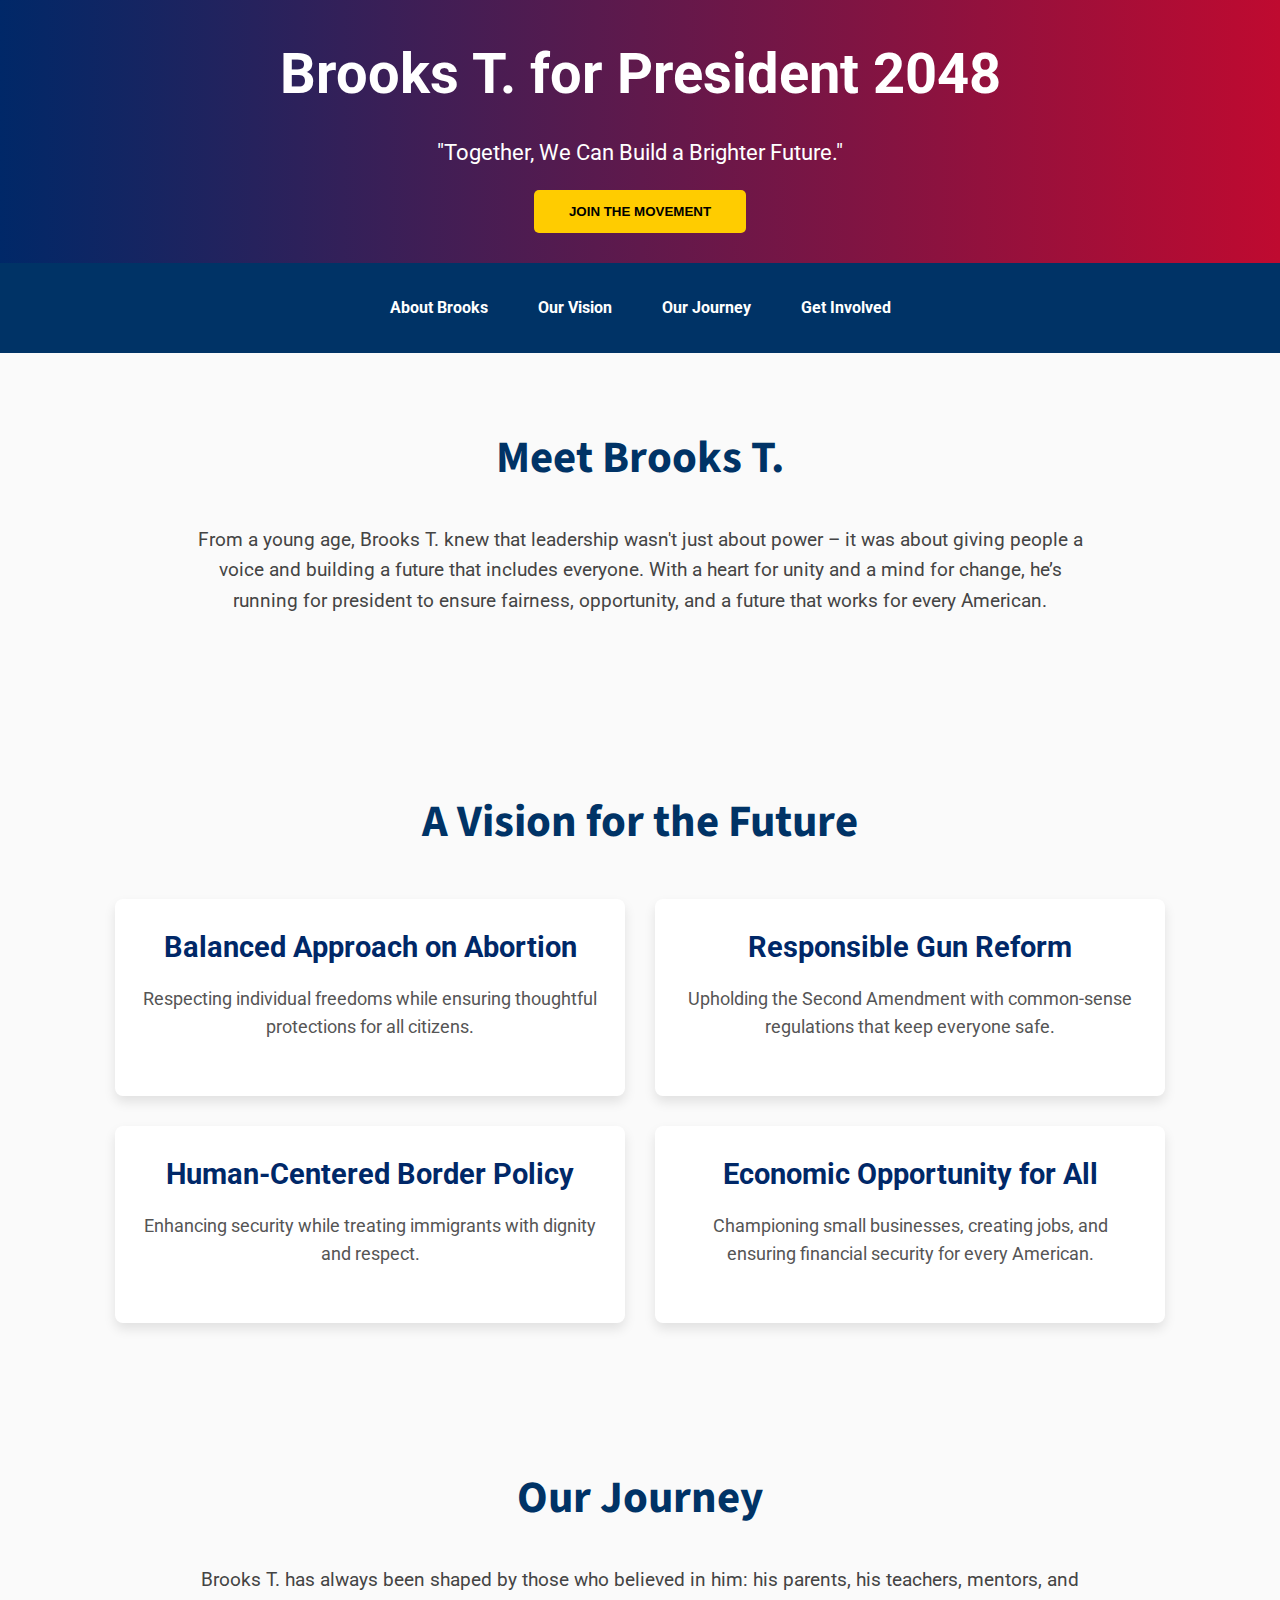
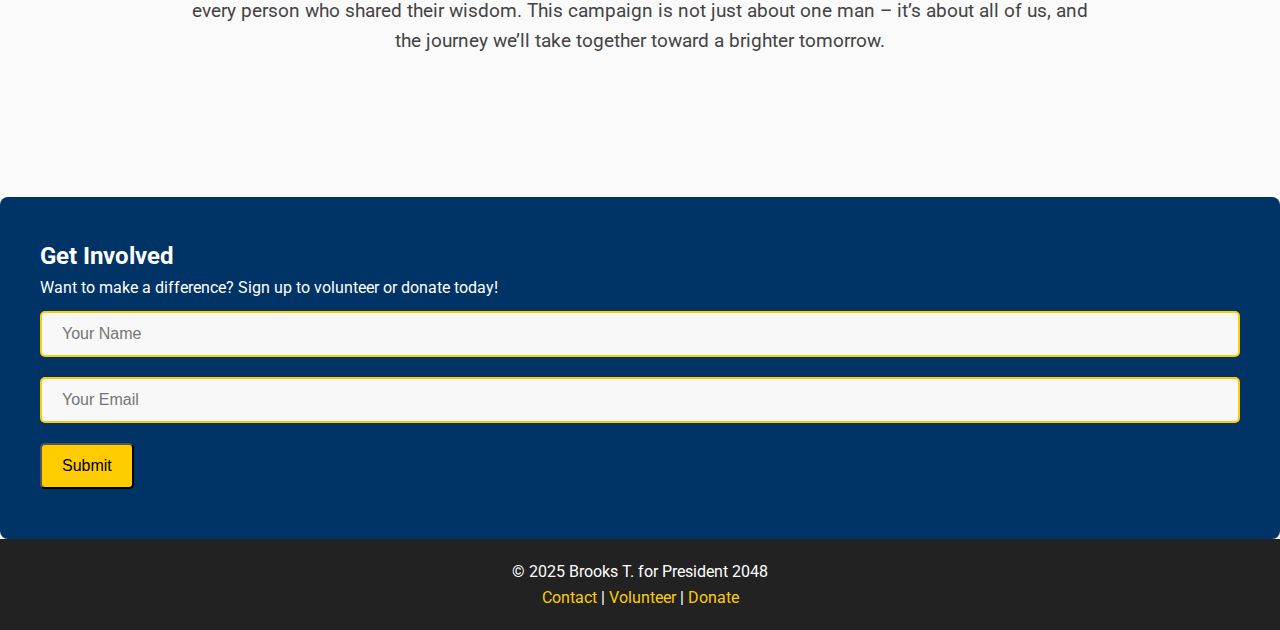
==== index.html @ 5d8ac24a "Create index.html" ====
<!DOCTYPE html>
<html lang="en">
<head>
    <meta charset="UTF-8">
    <meta name="viewport" content="width=device-width, initial-scale=1.0">
    <meta name="description" content="Brooks T. for President 2048 - Together, We Can Build a Brighter Future">
    <title>Brooks T. for President 2048</title>
    <link href="https://fonts.googleapis.com/css2?family=Roboto:wght@400;700&family=Source+Sans+Pro:wght@400;600&display=swap" rel="stylesheet">
    <style>
        /* Basic Reset */
        * {
            margin: 0;
            padding: 0;
            box-sizing: border-box;
        }

        body {
            font-family: 'Roboto', sans-serif;
            line-height: 1.6;
            background-color: #fafafa;
            color: #444;
        }

        header {
            background: linear-gradient(to right, #002868, #BF0A30);
            color: white;
            padding: 30px 0;
            text-align: center;
        }

        header h1 {
            font-size: 3.5rem;
            margin-bottom: 15px;
            font-weight: 700;
        }

        header p {
            font-size: 1.4rem;
            margin-bottom: 20px;
        }

        header .cta-button {
            background-color: #ffcc00;
            color: black;
            padding: 14px 35px;
            text-transform: uppercase;
            border: none;
            border-radius: 5px;
            font-weight: 700;
            cursor: pointer;
            transition: background-color 0.3s ease;
        }

        header .cta-button:hover {
            background-color: #ffb300;
        }

        .nav {
            display: flex;
            justify-content: center;
            background: #003366;
            padding: 18px 0;
        }

        .nav a {
            color: white;
            text-decoration: none;
            padding: 14px 25px;
            font-weight: bold;
            transition: color 0.3s ease;
        }

        .nav a:hover {
            color: #ffcc00;
        }

        .section {
            padding: 70px 25px;
            max-width: 1100px;
            margin: auto;
            text-align: center;
        }

        .section h2 {
            font-family: 'Source Sans Pro', sans-serif;
            font-size: 2.8rem;
            margin-bottom: 30px;
            color: #003366;
        }

        .section p {
            font-size: 1.2rem;
            margin-bottom: 30px;
            max-width: 900px;
            margin-left: auto;
            margin-right: auto;
        }

        .vision-list {
            display: grid;
            grid-template-columns: 1fr 1fr;
            gap: 30px;
            margin-top: 40px;
        }

        .vision-item {
            background-color: #fff;
            padding: 25px;
            border-radius: 8px;
            box-shadow: 0 6px 12px rgba(0, 0, 0, 0.1);
            transition: box-shadow 0.3s ease;
        }

        .vision-item h3 {
            font-size: 1.8rem;
            margin-bottom: 15px;
            color: #002868;
        }

        .vision-item p {
            font-size: 1.1rem;
            color: #555;
        }

        .vision-item:hover {
            box-shadow: 0 8px 16px rgba(0, 0, 0, 0.2);
        }

        footer {
            background: #222;
            color: white;
            padding: 20px 0;
            text-align: center;
        }

        footer a {
            color: #ffcc00;
            text-decoration: none;
            transition: color 0.3s ease;
        }

        footer a:hover {
            color: white;
        }

        .testimonials {
            background-color: #f2f2f2;
            padding: 40px 20px;
        }

        .testimonial-item {
            background: white;
            border-radius: 8px;
            box-shadow: 0 6px 12px rgba(0, 0, 0, 0.1);
            margin: 20px;
            padding: 25px;
        }

        .testimonial-item h3 {
            font-size: 1.8rem;
            margin-bottom: 10px;
            color: #003366;
        }

        .testimonial-item p {
            font-size: 1.1rem;
            color: #555;
        }

        .cta-form {
            margin-top: 40px;
            background-color: #003366;
            color: white;
            padding: 40px;
            border-radius: 8px;
        }

        .cta-form input, .cta-form button {
            padding: 12px 20px;
            font-size: 1rem;
            margin: 10px 0;
            border-radius: 5px;
        }

        .cta-form input {
            width: 100%;
            border: 2px solid #ffcc00;
            background-color: #f8f8f8;
        }

        .cta-form button {
            background-color: #ffcc00;
            color: black;
            cursor: pointer;
        }

        .cta-form button:hover {
            background-color: #ffb300;
        }

        @media (max-width: 768px) {
            .vision-list {
                grid-template-columns: 1fr;
            }

            header h1 {
                font-size: 2.5rem;
            }

            .cta-button {
                font-size: 1.2rem;
            }
        }
    </style>
</head>
<body>

    <header>
        <h1>Brooks T. for President 2048</h1>
        <p>"Together, We Can Build a Brighter Future."</p>
        <button class="cta-button">Join the Movement</button>
    </header>

    <nav class="nav">
        <a href="#about">About Brooks</a>
        <a href="#vision">Our Vision</a>
        <a href="#dedication">Our Journey</a>
        <a href="#contact">Get Involved</a>
    </nav>

    <div class="section" id="about">
        <h2>Meet Brooks T.</h2>
        <p>
            From a young age, Brooks T. knew that leadership wasn't just about power – it was about giving people a voice and building a future that includes everyone. With a heart for unity and a mind for change, he’s running for president to ensure fairness, opportunity, and a future that works for every American.
        </p>
    </div>

    <div class="section" id="vision">
        <h2>A Vision for the Future</h2>
        <div class="vision-list">
            <div class="vision-item">
                <h3>Balanced Approach on Abortion</h3>
                <p>Respecting individual freedoms while ensuring thoughtful protections for all citizens.</p>
            </div>
            <div class="vision-item">
                <h3>Responsible Gun Reform</h3>
                <p>Upholding the Second Amendment with common-sense regulations that keep everyone safe.</p>
            </div>
            <div class="vision-item">
                <h3>Human-Centered Border Policy</h3>
                <p>Enhancing security while treating immigrants with dignity and respect.</p>
            </div>
            <div class="vision-item">
                <h3>Economic Opportunity for All</h3>
                <p>Championing small businesses, creating jobs, and ensuring financial security for every American.</p>
            </div>
        </div>
    </div>

    <div class="section" id="dedication">
        <h2>Our Journey</h2>
        <p>Brooks T. has always been shaped by those who believed in him: his parents, his teachers, mentors, and every person who shared their wisdom. This campaign is not just about one man – it’s about all of us, and the journey we’ll take together toward a brighter tomorrow.</p>
    </div>


    <div class="cta-form">
        <h2>Get Involved</h2>
        <p>Want to make a difference? Sign up to volunteer or donate today!</p>
        <form action="#">
            <input type="text" placeholder="Your Name" required>
            <input type="email" placeholder="Your Email" required>
            <button type="submit">Submit</button>
        </form>
    </div>

    <footer>
        <p>&copy; 2025 Brooks T. for President 2048</p>
        <p><a href="#contact">Contact</a> | <a href="#volunteer">Volunteer</a> | <a href="#donate">Donate</a></p>
    </footer>

</body>
</html>
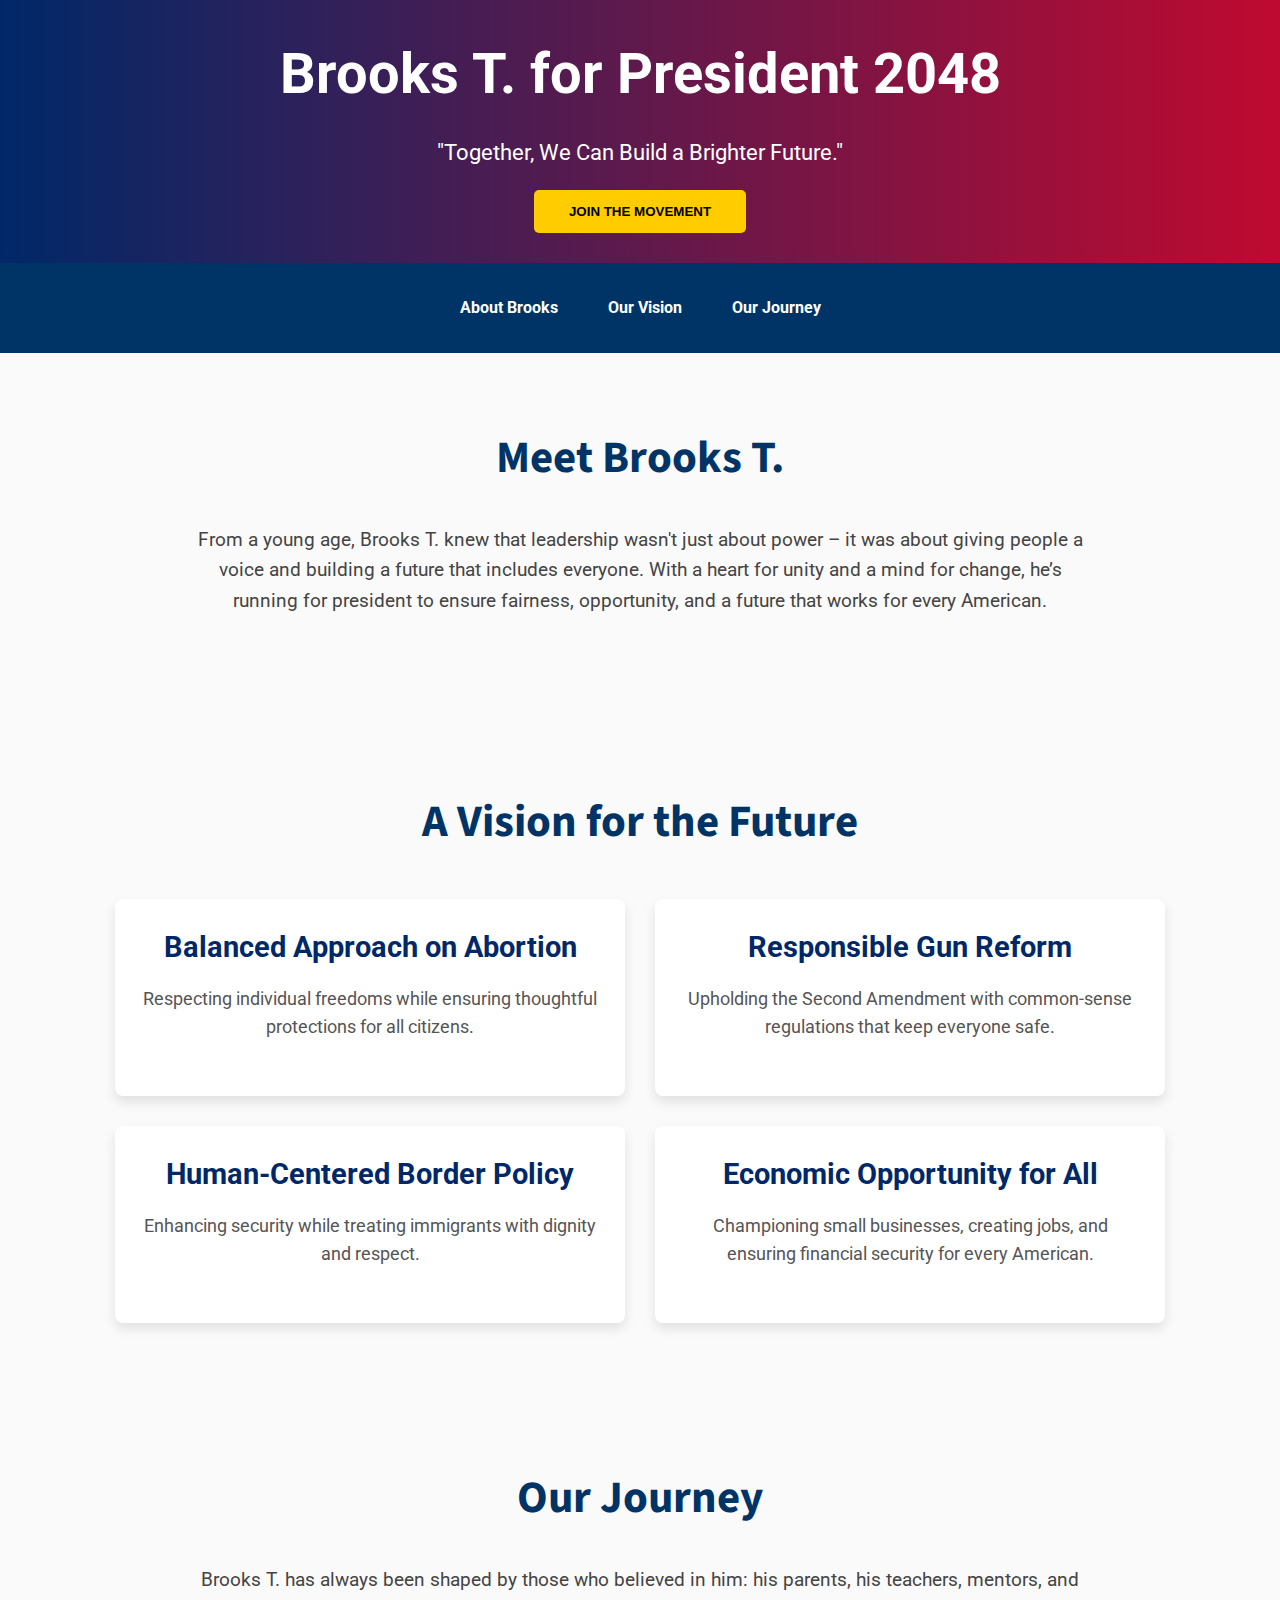
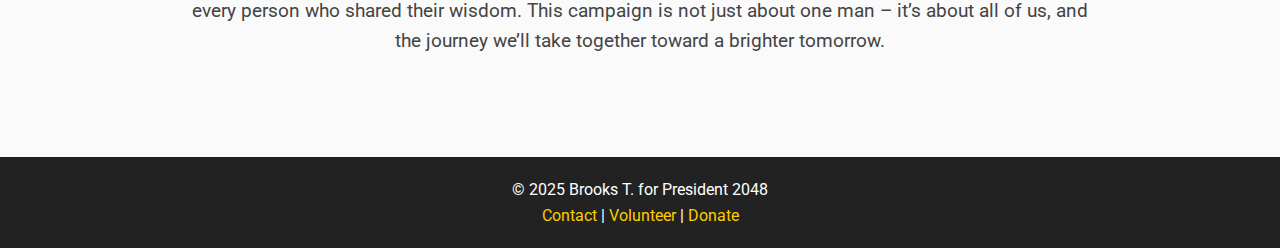
==== commit 84c78898: "Update index.html" ====
--- a/index.html
+++ b/index.html
@@ -143,61 +143,6 @@
             color: white;
         }
 
-        .testimonials {
-            background-color: #f2f2f2;
-            padding: 40px 20px;
-        }
-
-        .testimonial-item {
-            background: white;
-            border-radius: 8px;
-            box-shadow: 0 6px 12px rgba(0, 0, 0, 0.1);
-            margin: 20px;
-            padding: 25px;
-        }
-
-        .testimonial-item h3 {
-            font-size: 1.8rem;
-            margin-bottom: 10px;
-            color: #003366;
-        }
-
-        .testimonial-item p {
-            font-size: 1.1rem;
-            color: #555;
-        }
-
-        .cta-form {
-            margin-top: 40px;
-            background-color: #003366;
-            color: white;
-            padding: 40px;
-            border-radius: 8px;
-        }
-
-        .cta-form input, .cta-form button {
-            padding: 12px 20px;
-            font-size: 1rem;
-            margin: 10px 0;
-            border-radius: 5px;
-        }
-
-        .cta-form input {
-            width: 100%;
-            border: 2px solid #ffcc00;
-            background-color: #f8f8f8;
-        }
-
-        .cta-form button {
-            background-color: #ffcc00;
-            color: black;
-            cursor: pointer;
-        }
-
-        .cta-form button:hover {
-            background-color: #ffb300;
-        }
-
         @media (max-width: 768px) {
             .vision-list {
                 grid-template-columns: 1fr;
@@ -225,7 +170,6 @@
         <a href="#about">About Brooks</a>
         <a href="#vision">Our Vision</a>
         <a href="#dedication">Our Journey</a>
-        <a href="#contact">Get Involved</a>
     </nav>
 
     <div class="section" id="about">
@@ -262,17 +206,6 @@
         <p>Brooks T. has always been shaped by those who believed in him: his parents, his teachers, mentors, and every person who shared their wisdom. This campaign is not just about one man – it’s about all of us, and the journey we’ll take together toward a brighter tomorrow.</p>
     </div>
 
-
-    <div class="cta-form">
-        <h2>Get Involved</h2>
-        <p>Want to make a difference? Sign up to volunteer or donate today!</p>
-        <form action="#">
-            <input type="text" placeholder="Your Name" required>
-            <input type="email" placeholder="Your Email" required>
-            <button type="submit">Submit</button>
-        </form>
-    </div>
-
     <footer>
         <p>&copy; 2025 Brooks T. for President 2048</p>
         <p><a href="#contact">Contact</a> | <a href="#volunteer">Volunteer</a> | <a href="#donate">Donate</a></p>
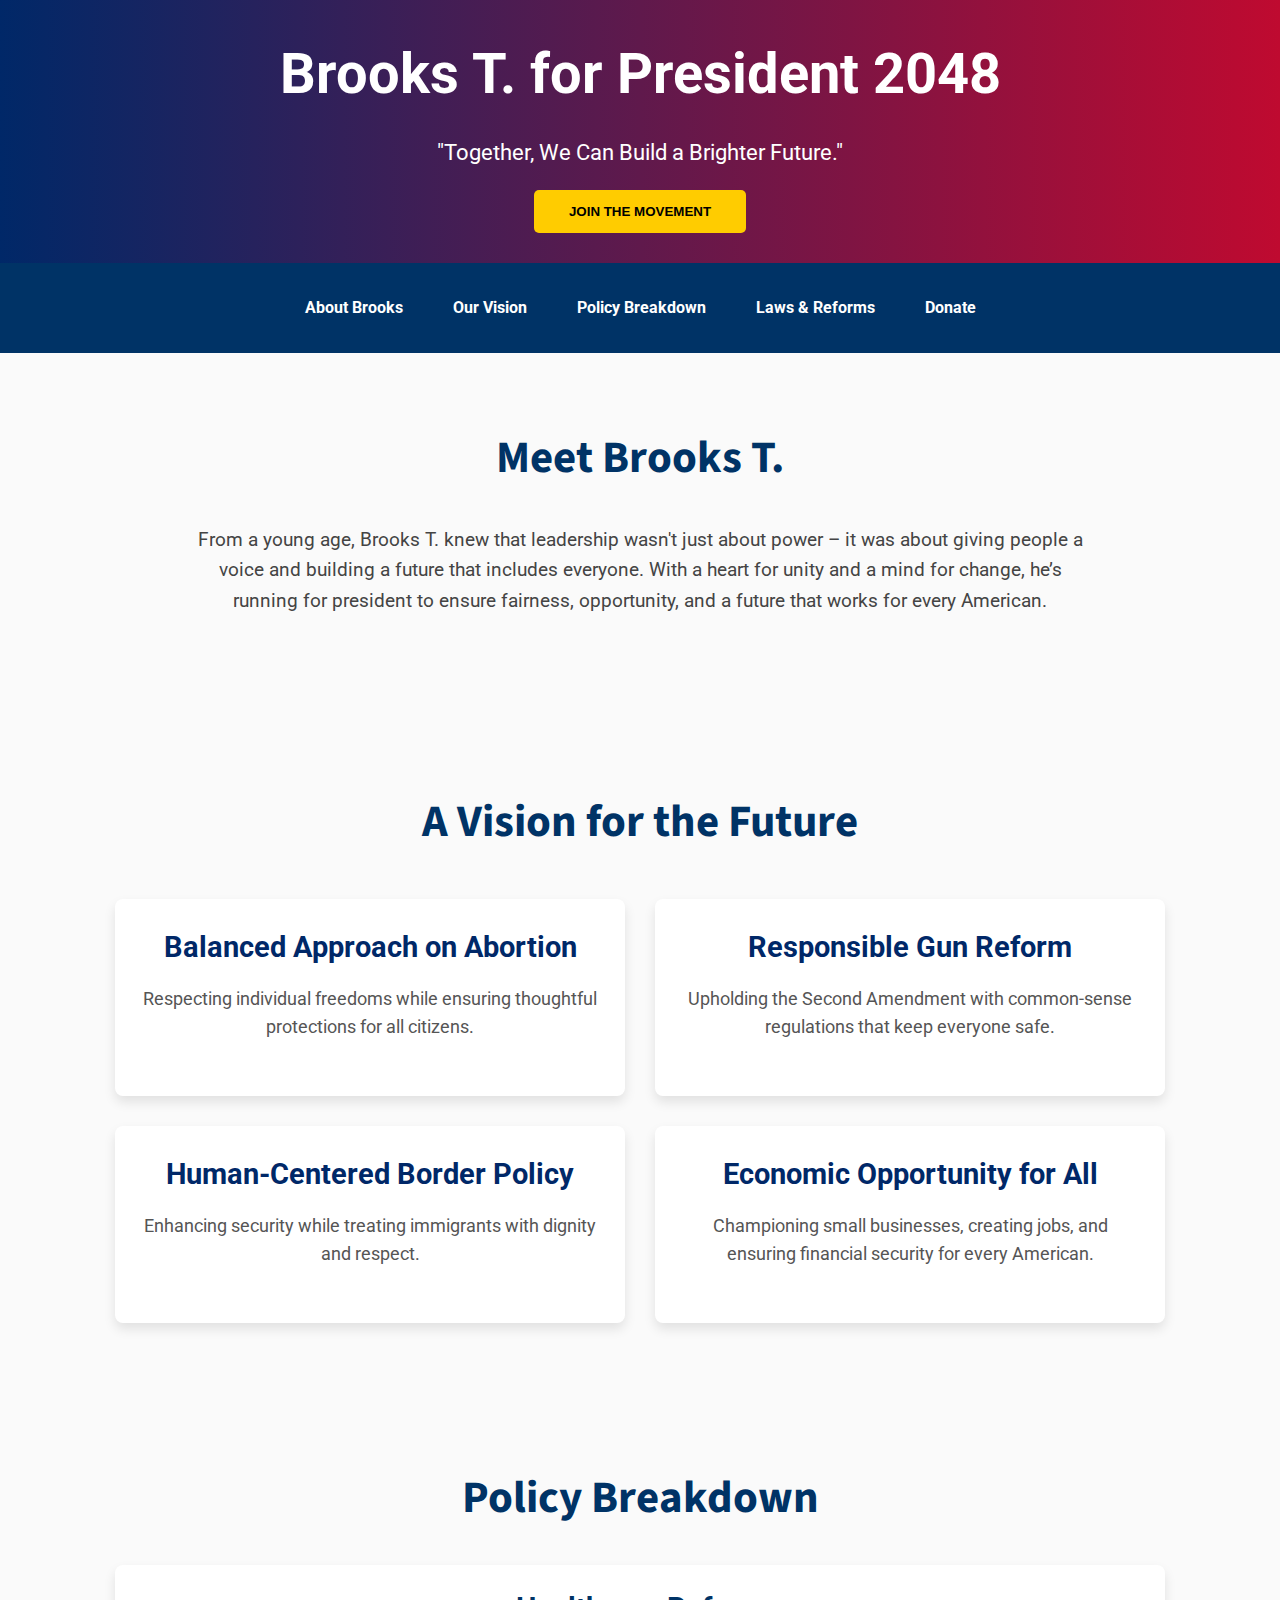
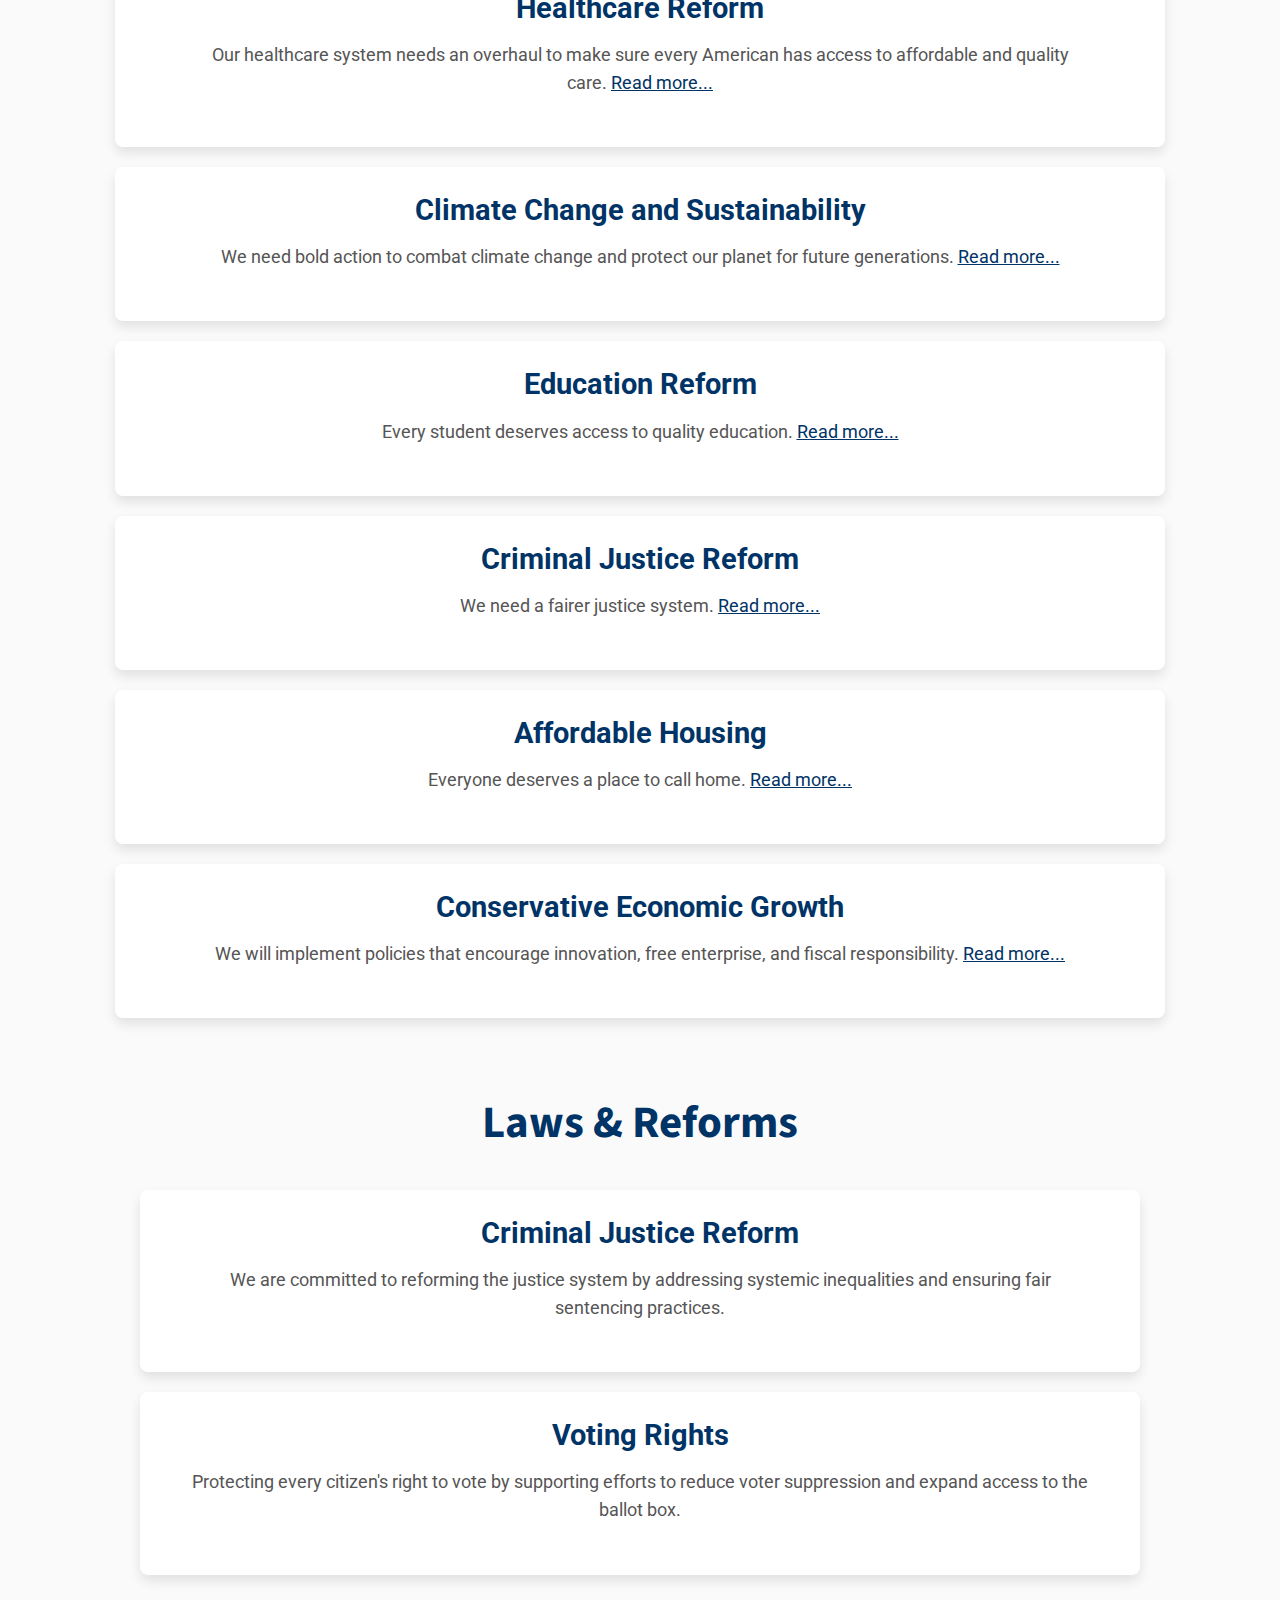
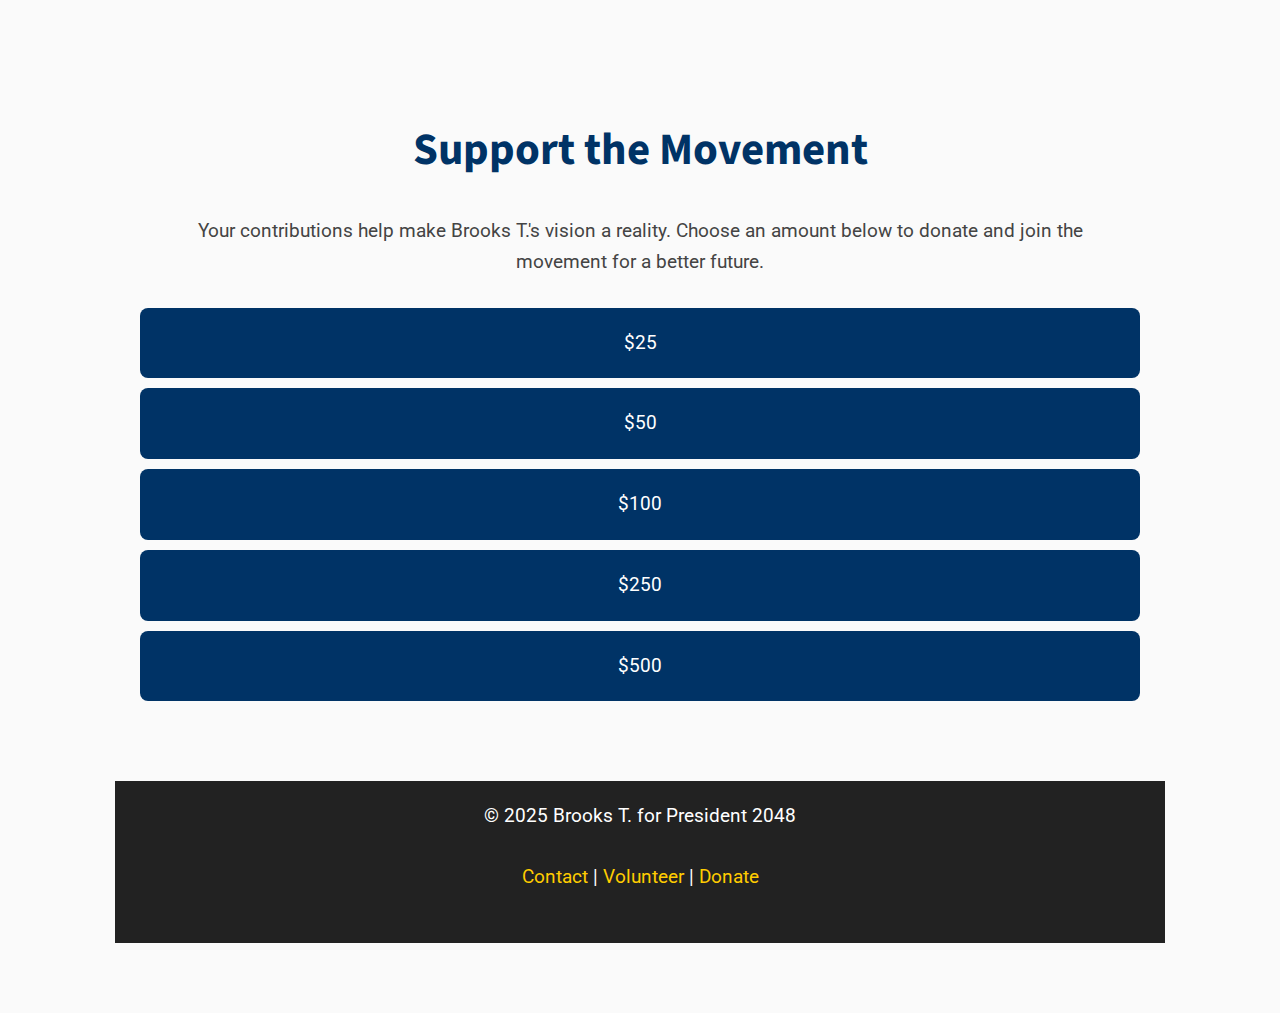
==== commit 79f9d811: "Update index.html" ====
--- a/index.html
+++ b/index.html
@@ -143,6 +143,111 @@
             color: white;
         }
 
+        .cta-form {
+            margin-top: 40px;
+            background-color: #003366;
+            color: white;
+            padding: 40px;
+            border-radius: 8px;
+        }
+
+        .cta-form input, .cta-form button {
+            padding: 12px 20px;
+            font-size: 1rem;
+            margin: 10px 0;
+            border-radius: 5px;
+        }
+
+        .cta-form input {
+            width: 100%;
+            border: 2px solid #ffcc00;
+            background-color: #f8f8f8;
+        }
+
+        .cta-form button {
+            background-color: #ffcc00;
+            color: black;
+            cursor: pointer;
+        }
+
+        .cta-form button:hover {
+            background-color: #ffb300;
+        }
+
+        /* Policy Section Styling */
+        .policy-item {
+            background-color: #fff;
+            padding: 20px;
+            border-radius: 8px;
+            box-shadow: 0 6px 12px rgba(0, 0, 0, 0.1);
+            margin-top: 20px;
+        }
+
+        .policy-item h3 {
+            font-size: 1.8rem;
+            margin-bottom: 10px;
+            color: #003366;
+        }
+
+        .policy-item p {
+            font-size: 1.1rem;
+            color: #555;
+        }
+
+        .policy-details {
+            display: none;
+            margin-top: 15px;
+            font-size: 1rem;
+            color: #666;
+        }
+
+        .expand {
+            color: #003366;
+            cursor: pointer;
+            text-decoration: underline;
+        }
+
+        /* Laws Section Styling */
+        .laws-item {
+            background-color: #fff;
+            padding: 20px;
+            border-radius: 8px;
+            box-shadow: 0 6px 12px rgba(0, 0, 0, 0.1);
+            margin-top: 20px;
+        }
+
+        .laws-item h3 {
+            font-size: 1.8rem;
+            margin-bottom: 10px;
+            color: #003366;
+        }
+
+        .laws-item p {
+            font-size: 1.1rem;
+            color: #555;
+        }
+
+        /* Donation Section Styling */
+        .donation-options {
+            margin-top: 30px;
+        }
+
+        .donation-option {
+            background-color: #003366;
+            color: white;
+            padding: 20px;
+            border-radius: 8px;
+            margin: 10px 0;
+            text-align: center;
+            font-size: 1.2rem;
+            cursor: pointer;
+        }
+
+        .donation-option:hover {
+            background-color: #ffcc00;
+        }
+
+        /* Responsive Adjustments */
         @media (max-width: 768px) {
             .vision-list {
                 grid-template-columns: 1fr;
@@ -154,6 +259,11 @@
 
             .cta-button {
                 font-size: 1.2rem;
+            }
+
+            .policy-item,
+            .laws-item {
+                margin: 20px 0;
             }
         }
     </style>
@@ -169,14 +279,14 @@
     <nav class="nav">
         <a href="#about">About Brooks</a>
         <a href="#vision">Our Vision</a>
-        <a href="#dedication">Our Journey</a>
+        <a href="#policy">Policy Breakdown</a>
+        <a href="#laws">Laws & Reforms</a>
+        <a href="#donate">Donate</a>
     </nav>
 
     <div class="section" id="about">
         <h2>Meet Brooks T.</h2>
-        <p>
-            From a young age, Brooks T. knew that leadership wasn't just about power – it was about giving people a voice and building a future that includes everyone. With a heart for unity and a mind for change, he’s running for president to ensure fairness, opportunity, and a future that works for every American.
-        </p>
+        <p>From a young age, Brooks T. knew that leadership wasn't just about power – it was about giving people a voice and building a future that includes everyone. With a heart for unity and a mind for change, he’s running for president to ensure fairness, opportunity, and a future that works for every American.</p>
     </div>
 
     <div class="section" id="vision">
@@ -201,9 +311,77 @@
         </div>
     </div>
 
-    <div class="section" id="dedication">
-        <h2>Our Journey</h2>
-        <p>Brooks T. has always been shaped by those who believed in him: his parents, his teachers, mentors, and every person who shared their wisdom. This campaign is not just about one man – it’s about all of us, and the journey we’ll take together toward a brighter tomorrow.</p>
+    <!-- Policy Breakdown Section -->
+    <div class="section" id="policy">
+        <h2>Policy Breakdown</h2>
+        <div class="policy-item">
+            <h3>Healthcare Reform</h3>
+            <p>Our healthcare system needs an overhaul to make sure every American has access to affordable and quality care. <span class="expand">Read more...</span></p>
+            <div class="policy-details">
+                <p>We will focus on universal coverage, reducing prescription drug prices, and ensuring that mental health services are easily accessible. We believe in strengthening the Affordable Care Act while exploring options for Medicare for All to ensure no one is left behind.</p>
+            </div>
+        </div>
+        <div class="policy-item">
+            <h3>Climate Change and Sustainability</h3>
+            <p>We need bold action to combat climate change and protect our planet for future generations. <span class="expand">Read more...</span></p>
+            <div class="policy-details">
+                <p>Our plan includes transitioning to renewable energy, enforcing stronger environmental regulations, and supporting green innovation. We aim to create green jobs and work with international leaders to combat climate change on a global scale.</p>
+            </div>
+        </div>
+        <div class="policy-item">
+            <h3>Education Reform</h3>
+            <p>Every student deserves access to quality education. <span class="expand">Read more...</span></p>
+            <div class="policy-details">
+                <p>We will address educational inequality by investing in public schools, expanding access to higher education, and implementing student debt relief programs. Our goal is to make education affordable and accessible to all children, regardless of background or income.</p>
+            </div>
+        </div>
+        <div class="policy-item">
+            <h3>Criminal Justice Reform</h3>
+            <p>We need a fairer justice system. <span class="expand">Read more...</span></p>
+            <div class="policy-details">
+                <p>We will end mass incarceration, eliminate mandatory minimum sentences for non-violent crimes, and prioritize rehabilitation over punishment. We will also address systemic inequalities and ensure a fairer trial process for all citizens.</p>
+            </div>
+        </div>
+        <div class="policy-item">
+            <h3>Affordable Housing</h3>
+            <p>Everyone deserves a place to call home. <span class="expand">Read more...</span></p>
+            <div class="policy-details">
+                <p>Our administration will tackle the housing crisis by investing in affordable housing development, offering tax incentives for housing construction, and ensuring that families are not priced out of their homes due to rising rent costs.</p>
+            </div>
+        </div>
+    <div class="policy-item">
+    <h3>Conservative Economic Growth</h3>
+    <p>We will implement policies that encourage innovation, free enterprise, and fiscal responsibility. <span class="expand">Read more...</span></p>
+    <div class="policy-details">
+        <p>Our administration will prioritize lowering taxes to stimulate economic growth, supporting small businesses, and reducing government interference in the private sector. We believe in the power of the free market to create jobs and raise living standards, and we will work to reduce corporate taxes, eliminate burdensome regulations, and cut government spending to balance the budget. Our focus will be on fostering a competitive economy that rewards hard work, individual initiative, and entrepreneurship.</p>
+    </div>
+</div>
+
+
+    <!-- Laws & Reforms Section -->
+    <div class="section" id="laws">
+        <h2>Laws & Reforms</h2>
+        <div class="laws-item">
+            <h3>Criminal Justice Reform</h3>
+            <p>We are committed to reforming the justice system by addressing systemic inequalities and ensuring fair sentencing practices.</p>
+        </div>
+        <div class="laws-item">
+            <h3>Voting Rights</h3>
+            <p>Protecting every citizen's right to vote by supporting efforts to reduce voter suppression and expand access to the ballot box.</p>
+        </div>
+    </div>
+
+    <!-- Donation Section -->
+    <div class="section" id="donate">
+        <h2>Support the Movement</h2>
+        <p>Your contributions help make Brooks T.'s vision a reality. Choose an amount below to donate and join the movement for a better future.</p>
+        <div class="donation-options">
+            <div class="donation-option">$25</div>
+            <div class="donation-option">$50</div>
+            <div class="donation-option">$100</div>
+            <div class="donation-option">$250</div>
+            <div class="donation-option">$500</div>
+        </div>
     </div>
 
     <footer>
@@ -211,5 +389,16 @@
         <p><a href="#contact">Contact</a> | <a href="#volunteer">Volunteer</a> | <a href="#donate">Donate</a></p>
     </footer>
 
+    <script>
+        // Handle expanding policy details
+        const expands = document.querySelectorAll('.expand');
+        expands.forEach(expand => {
+            expand.addEventListener('click', () => {
+                const details = expand.closest('.policy-item').querySelector('.policy-details');
+                details.style.display = details.style.display === 'block' ? 'none' : 'block';
+            });
+        });
+    </script>
+
 </body>
 </html>
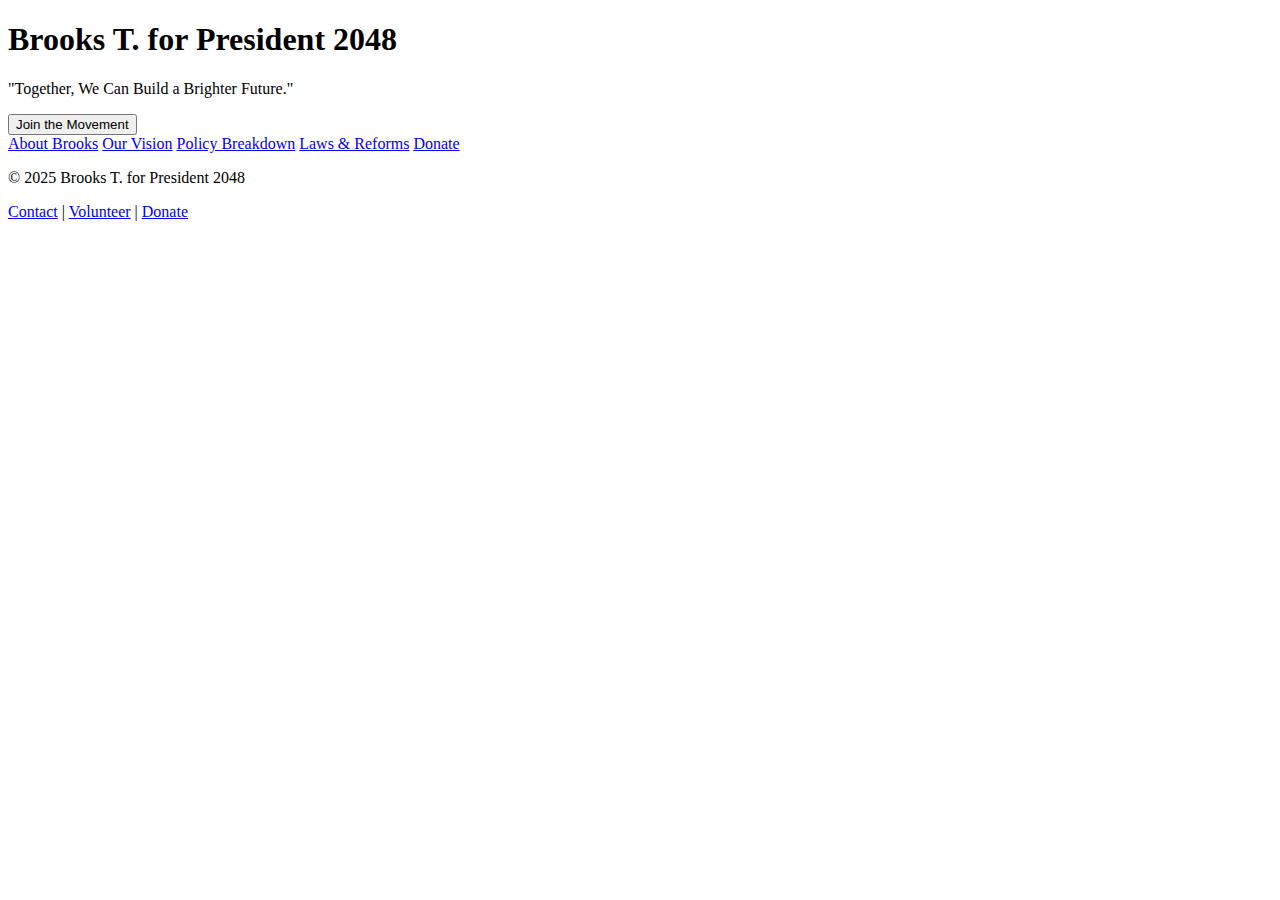
==== commit 20b75e1d: "Update index.html" ====
--- a/index.html
+++ b/index.html
@@ -6,267 +6,7 @@
     <meta name="description" content="Brooks T. for President 2048 - Together, We Can Build a Brighter Future">
     <title>Brooks T. for President 2048</title>
     <link href="https://fonts.googleapis.com/css2?family=Roboto:wght@400;700&family=Source+Sans+Pro:wght@400;600&display=swap" rel="stylesheet">
-    <style>
-        /* Basic Reset */
-        * {
-            margin: 0;
-            padding: 0;
-            box-sizing: border-box;
-        }
-
-        body {
-            font-family: 'Roboto', sans-serif;
-            line-height: 1.6;
-            background-color: #fafafa;
-            color: #444;
-        }
-
-        header {
-            background: linear-gradient(to right, #002868, #BF0A30);
-            color: white;
-            padding: 30px 0;
-            text-align: center;
-        }
-
-        header h1 {
-            font-size: 3.5rem;
-            margin-bottom: 15px;
-            font-weight: 700;
-        }
-
-        header p {
-            font-size: 1.4rem;
-            margin-bottom: 20px;
-        }
-
-        header .cta-button {
-            background-color: #ffcc00;
-            color: black;
-            padding: 14px 35px;
-            text-transform: uppercase;
-            border: none;
-            border-radius: 5px;
-            font-weight: 700;
-            cursor: pointer;
-            transition: background-color 0.3s ease;
-        }
-
-        header .cta-button:hover {
-            background-color: #ffb300;
-        }
-
-        .nav {
-            display: flex;
-            justify-content: center;
-            background: #003366;
-            padding: 18px 0;
-        }
-
-        .nav a {
-            color: white;
-            text-decoration: none;
-            padding: 14px 25px;
-            font-weight: bold;
-            transition: color 0.3s ease;
-        }
-
-        .nav a:hover {
-            color: #ffcc00;
-        }
-
-        .section {
-            padding: 70px 25px;
-            max-width: 1100px;
-            margin: auto;
-            text-align: center;
-        }
-
-        .section h2 {
-            font-family: 'Source Sans Pro', sans-serif;
-            font-size: 2.8rem;
-            margin-bottom: 30px;
-            color: #003366;
-        }
-
-        .section p {
-            font-size: 1.2rem;
-            margin-bottom: 30px;
-            max-width: 900px;
-            margin-left: auto;
-            margin-right: auto;
-        }
-
-        .vision-list {
-            display: grid;
-            grid-template-columns: 1fr 1fr;
-            gap: 30px;
-            margin-top: 40px;
-        }
-
-        .vision-item {
-            background-color: #fff;
-            padding: 25px;
-            border-radius: 8px;
-            box-shadow: 0 6px 12px rgba(0, 0, 0, 0.1);
-            transition: box-shadow 0.3s ease;
-        }
-
-        .vision-item h3 {
-            font-size: 1.8rem;
-            margin-bottom: 15px;
-            color: #002868;
-        }
-
-        .vision-item p {
-            font-size: 1.1rem;
-            color: #555;
-        }
-
-        .vision-item:hover {
-            box-shadow: 0 8px 16px rgba(0, 0, 0, 0.2);
-        }
-
-        footer {
-            background: #222;
-            color: white;
-            padding: 20px 0;
-            text-align: center;
-        }
-
-        footer a {
-            color: #ffcc00;
-            text-decoration: none;
-            transition: color 0.3s ease;
-        }
-
-        footer a:hover {
-            color: white;
-        }
-
-        .cta-form {
-            margin-top: 40px;
-            background-color: #003366;
-            color: white;
-            padding: 40px;
-            border-radius: 8px;
-        }
-
-        .cta-form input, .cta-form button {
-            padding: 12px 20px;
-            font-size: 1rem;
-            margin: 10px 0;
-            border-radius: 5px;
-        }
-
-        .cta-form input {
-            width: 100%;
-            border: 2px solid #ffcc00;
-            background-color: #f8f8f8;
-        }
-
-        .cta-form button {
-            background-color: #ffcc00;
-            color: black;
-            cursor: pointer;
-        }
-
-        .cta-form button:hover {
-            background-color: #ffb300;
-        }
-
-        /* Policy Section Styling */
-        .policy-item {
-            background-color: #fff;
-            padding: 20px;
-            border-radius: 8px;
-            box-shadow: 0 6px 12px rgba(0, 0, 0, 0.1);
-            margin-top: 20px;
-        }
-
-        .policy-item h3 {
-            font-size: 1.8rem;
-            margin-bottom: 10px;
-            color: #003366;
-        }
-
-        .policy-item p {
-            font-size: 1.1rem;
-            color: #555;
-        }
-
-        .policy-details {
-            display: none;
-            margin-top: 15px;
-            font-size: 1rem;
-            color: #666;
-        }
-
-        .expand {
-            color: #003366;
-            cursor: pointer;
-            text-decoration: underline;
-        }
-
-        /* Laws Section Styling */
-        .laws-item {
-            background-color: #fff;
-            padding: 20px;
-            border-radius: 8px;
-            box-shadow: 0 6px 12px rgba(0, 0, 0, 0.1);
-            margin-top: 20px;
-        }
-
-        .laws-item h3 {
-            font-size: 1.8rem;
-            margin-bottom: 10px;
-            color: #003366;
-        }
-
-        .laws-item p {
-            font-size: 1.1rem;
-            color: #555;
-        }
-
-        /* Donation Section Styling */
-        .donation-options {
-            margin-top: 30px;
-        }
-
-        .donation-option {
-            background-color: #003366;
-            color: white;
-            padding: 20px;
-            border-radius: 8px;
-            margin: 10px 0;
-            text-align: center;
-            font-size: 1.2rem;
-            cursor: pointer;
-        }
-
-        .donation-option:hover {
-            background-color: #ffcc00;
-        }
-
-        /* Responsive Adjustments */
-        @media (max-width: 768px) {
-            .vision-list {
-                grid-template-columns: 1fr;
-            }
-
-            header h1 {
-                font-size: 2.5rem;
-            }
-
-            .cta-button {
-                font-size: 1.2rem;
-            }
-
-            .policy-item,
-            .laws-item {
-                margin: 20px 0;
-            }
-        }
-    </style>
+    <link rel="stylesheet" href="styles.css"> <!-- Include the common CSS file -->
 </head>
 <body>
 
@@ -277,128 +17,18 @@
     </header>
 
     <nav class="nav">
-        <a href="#about">About Brooks</a>
-        <a href="#vision">Our Vision</a>
-        <a href="#policy">Policy Breakdown</a>
-        <a href="#laws">Laws & Reforms</a>
-        <a href="#donate">Donate</a>
+        <a href="about.html">About Brooks</a>
+        <a href="vision.html">Our Vision</a>
+        <a href="policy.html">Policy Breakdown</a>
+        <a href="laws.html">Laws & Reforms</a>
+        <a href="donate.html">Donate</a>
     </nav>
-
-    <div class="section" id="about">
-        <h2>Meet Brooks T.</h2>
-        <p>From a young age, Brooks T. knew that leadership wasn't just about power – it was about giving people a voice and building a future that includes everyone. With a heart for unity and a mind for change, he’s running for president to ensure fairness, opportunity, and a future that works for every American.</p>
-    </div>
-
-    <div class="section" id="vision">
-        <h2>A Vision for the Future</h2>
-        <div class="vision-list">
-            <div class="vision-item">
-                <h3>Balanced Approach on Abortion</h3>
-                <p>Respecting individual freedoms while ensuring thoughtful protections for all citizens.</p>
-            </div>
-            <div class="vision-item">
-                <h3>Responsible Gun Reform</h3>
-                <p>Upholding the Second Amendment with common-sense regulations that keep everyone safe.</p>
-            </div>
-            <div class="vision-item">
-                <h3>Human-Centered Border Policy</h3>
-                <p>Enhancing security while treating immigrants with dignity and respect.</p>
-            </div>
-            <div class="vision-item">
-                <h3>Economic Opportunity for All</h3>
-                <p>Championing small businesses, creating jobs, and ensuring financial security for every American.</p>
-            </div>
-        </div>
-    </div>
-
-    <!-- Policy Breakdown Section -->
-    <div class="section" id="policy">
-        <h2>Policy Breakdown</h2>
-        <div class="policy-item">
-            <h3>Healthcare Reform</h3>
-            <p>Our healthcare system needs an overhaul to make sure every American has access to affordable and quality care. <span class="expand">Read more...</span></p>
-            <div class="policy-details">
-                <p>We will focus on universal coverage, reducing prescription drug prices, and ensuring that mental health services are easily accessible. We believe in strengthening the Affordable Care Act while exploring options for Medicare for All to ensure no one is left behind.</p>
-            </div>
-        </div>
-        <div class="policy-item">
-            <h3>Climate Change and Sustainability</h3>
-            <p>We need bold action to combat climate change and protect our planet for future generations. <span class="expand">Read more...</span></p>
-            <div class="policy-details">
-                <p>Our plan includes transitioning to renewable energy, enforcing stronger environmental regulations, and supporting green innovation. We aim to create green jobs and work with international leaders to combat climate change on a global scale.</p>
-            </div>
-        </div>
-        <div class="policy-item">
-            <h3>Education Reform</h3>
-            <p>Every student deserves access to quality education. <span class="expand">Read more...</span></p>
-            <div class="policy-details">
-                <p>We will address educational inequality by investing in public schools, expanding access to higher education, and implementing student debt relief programs. Our goal is to make education affordable and accessible to all children, regardless of background or income.</p>
-            </div>
-        </div>
-        <div class="policy-item">
-            <h3>Criminal Justice Reform</h3>
-            <p>We need a fairer justice system. <span class="expand">Read more...</span></p>
-            <div class="policy-details">
-                <p>We will end mass incarceration, eliminate mandatory minimum sentences for non-violent crimes, and prioritize rehabilitation over punishment. We will also address systemic inequalities and ensure a fairer trial process for all citizens.</p>
-            </div>
-        </div>
-        <div class="policy-item">
-            <h3>Affordable Housing</h3>
-            <p>Everyone deserves a place to call home. <span class="expand">Read more...</span></p>
-            <div class="policy-details">
-                <p>Our administration will tackle the housing crisis by investing in affordable housing development, offering tax incentives for housing construction, and ensuring that families are not priced out of their homes due to rising rent costs.</p>
-            </div>
-        </div>
-    <div class="policy-item">
-    <h3>Conservative Economic Growth</h3>
-    <p>We will implement policies that encourage innovation, free enterprise, and fiscal responsibility. <span class="expand">Read more...</span></p>
-    <div class="policy-details">
-        <p>Our administration will prioritize lowering taxes to stimulate economic growth, supporting small businesses, and reducing government interference in the private sector. We believe in the power of the free market to create jobs and raise living standards, and we will work to reduce corporate taxes, eliminate burdensome regulations, and cut government spending to balance the budget. Our focus will be on fostering a competitive economy that rewards hard work, individual initiative, and entrepreneurship.</p>
-    </div>
-</div>
-
-
-    <!-- Laws & Reforms Section -->
-    <div class="section" id="laws">
-        <h2>Laws & Reforms</h2>
-        <div class="laws-item">
-            <h3>Criminal Justice Reform</h3>
-            <p>We are committed to reforming the justice system by addressing systemic inequalities and ensuring fair sentencing practices.</p>
-        </div>
-        <div class="laws-item">
-            <h3>Voting Rights</h3>
-            <p>Protecting every citizen's right to vote by supporting efforts to reduce voter suppression and expand access to the ballot box.</p>
-        </div>
-    </div>
-
-    <!-- Donation Section -->
-    <div class="section" id="donate">
-        <h2>Support the Movement</h2>
-        <p>Your contributions help make Brooks T.'s vision a reality. Choose an amount below to donate and join the movement for a better future.</p>
-        <div class="donation-options">
-            <div class="donation-option">$25</div>
-            <div class="donation-option">$50</div>
-            <div class="donation-option">$100</div>
-            <div class="donation-option">$250</div>
-            <div class="donation-option">$500</div>
-        </div>
-    </div>
 
     <footer>
         <p>&copy; 2025 Brooks T. for President 2048</p>
-        <p><a href="#contact">Contact</a> | <a href="#volunteer">Volunteer</a> | <a href="#donate">Donate</a></p>
+        <p><a href="contact.html">Contact</a> | <a href="volunteer.html">Volunteer</a> | <a href="donate.html">Donate</a></p>
     </footer>
-
-    <script>
-        // Handle expanding policy details
-        const expands = document.querySelectorAll('.expand');
-        expands.forEach(expand => {
-            expand.addEventListener('click', () => {
-                const details = expand.closest('.policy-item').querySelector('.policy-details');
-                details.style.display = details.style.display === 'block' ? 'none' : 'block';
-            });
-        });
-    </script>
 
 </body>
 </html>
+
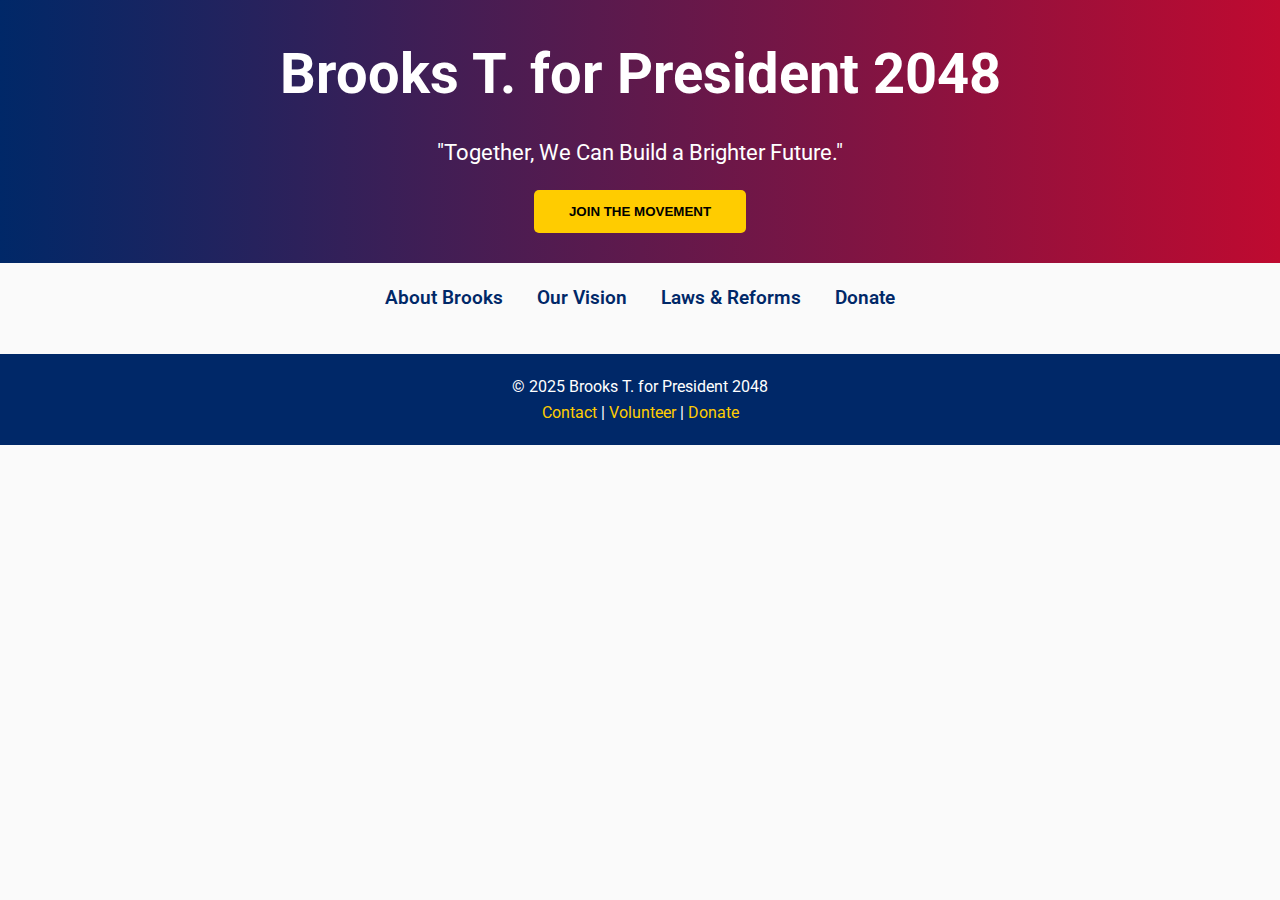
==== commit 76b13865: "Update index.html" ====
--- a/index.html
+++ b/index.html
@@ -19,7 +19,6 @@
     <nav class="nav">
         <a href="about.html">About Brooks</a>
         <a href="vision.html">Our Vision</a>
-        <a href="policy.html">Policy Breakdown</a>
         <a href="laws.html">Laws & Reforms</a>
         <a href="donate.html">Donate</a>
     </nav>
--- a/styles.css
+++ b/styles.css
@@ -0,0 +1,141 @@
+/* Basic Reset */
+* {
+    margin: 0;
+    padding: 0;
+    box-sizing: border-box;
+}
+
+body {
+    font-family: 'Roboto', sans-serif;
+    line-height: 1.6;
+    background-color: #fafafa;
+    color: #444;
+}
+
+header {
+    background: linear-gradient(to right, #002868, #BF0A30);
+    color: white;
+    padding: 30px 0;
+    text-align: center;
+}
+
+header h1 {
+    font-size: 3.5rem;
+    margin-bottom: 15px;
+    font-weight: 700;
+}
+
+header p {
+    font-size: 1.4rem;
+    margin-bottom: 20px;
+}
+
+header .cta-button {
+    background-color: #ffcc00;
+    color: black;
+    padding: 14px 35px;
+    text-transform: uppercase;
+    border: none;
+    border-radius: 5px;
+    font-weight: 700;
+    cursor: pointer;
+    transition: background-color 0.3s ease;
+}
+
+header .cta-button:hover {
+    background-color: #ffb300;
+}
+
+nav {
+    text-align: center;
+    margin-top: 20px;
+}
+
+nav a {
+    margin: 0 15px;
+    font-size: 1.2rem;
+    color: #002868;
+    text-decoration: none;
+    font-weight: 600;
+}
+
+nav a:hover {
+    color: #BF0A30;
+}
+
+footer {
+    background-color: #002868;
+    color: white;
+    text-align: center;
+    padding: 20px;
+    margin-top: 40px;
+}
+
+footer a {
+    color: #ffcc00;
+    text-decoration: none;
+}
+
+footer a:hover {
+    text-decoration: underline;
+}
+
+.section {
+    padding: 40px 15px;
+    max-width: 1000px;
+    margin: 0 auto;
+}
+
+.section h2 {
+    font-size: 2.5rem;
+    margin-bottom: 25px;
+    text-align: center;
+}
+
+.policy-item {
+    margin-bottom: 20px;
+}
+
+.policy-item h3 {
+    font-size: 1.8rem;
+}
+
+.policy-details {
+    padding-left: 20px;
+    font-size: 1.2rem;
+    margin-top: 10px;
+    display: none;
+    transition: max-height 0.3s ease-out;
+}
+
+.expand {
+    color: #BF0A30;
+    cursor: pointer;
+    text-decoration: underline;
+    font-weight: 600;
+}
+
+.expand:hover {
+    color: #d32f2f;
+}
+
+.donation-options {
+    display: flex;
+    justify-content: space-evenly;
+    margin-top: 30px;
+}
+
+.donation-option {
+    padding: 20px;
+    background-color: #ffcc00;
+    color: black;
+    border-radius: 5px;
+    cursor: pointer;
+    text-align: center;
+    font-weight: 700;
+    transition: background-color 0.3s;
+}
+
+.donation-option:hover {
+    background-color: #ffb300;
+}
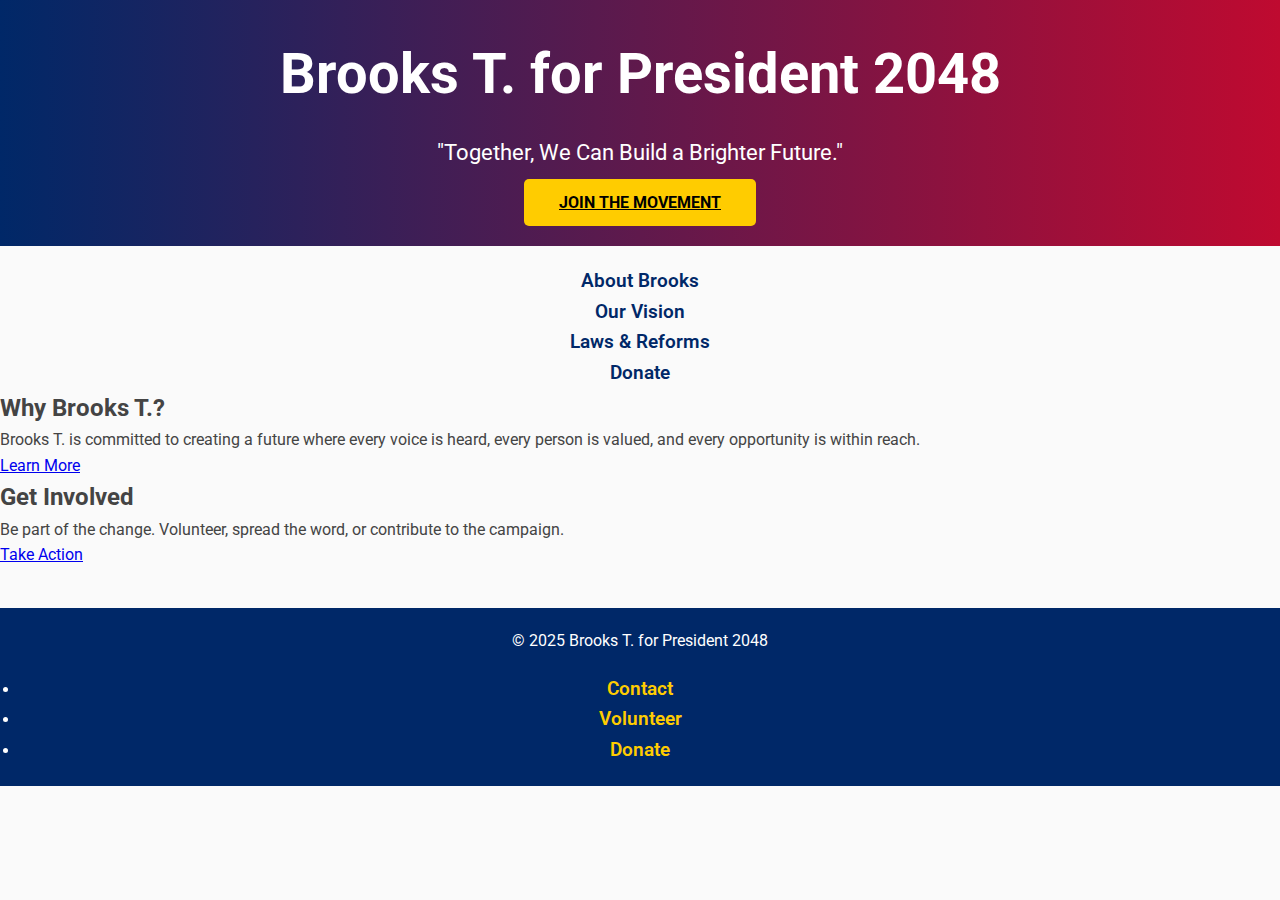
==== commit b9b2c450: "Update index.html" ====
--- a/index.html
+++ b/index.html
@@ -3,7 +3,7 @@
 <head>
     <meta charset="UTF-8">
     <meta name="viewport" content="width=device-width, initial-scale=1.0">
-    <meta name="description" content="Brooks T. for President 2048 - Together, We Can Build a Brighter Future">
+    <meta name="description" content="Join Brooks T. in building a brighter future for all. Get involved, stay informed, and make a difference.">
     <title>Brooks T. for President 2048</title>
     <link href="https://fonts.googleapis.com/css2?family=Roboto:wght@400;700&family=Source+Sans+Pro:wght@400;600&display=swap" rel="stylesheet">
     <link rel="stylesheet" href="styles.css"> <!-- Include the common CSS file -->
@@ -13,21 +13,44 @@
     <header>
         <h1>Brooks T. for President 2048</h1>
         <p>"Together, We Can Build a Brighter Future."</p>
-        <button class="cta-button">Join the Movement</button>
+        <a href="volunteer.html" class="cta-button">Join the Movement</a>
     </header>
 
     <nav class="nav">
-        <a href="about.html">About Brooks</a>
-        <a href="vision.html">Our Vision</a>
-        <a href="laws.html">Laws & Reforms</a>
-        <a href="donate.html">Donate</a>
+        <ul>
+            <li><a href="about.html">About Brooks</a></li>
+            <li><a href="vision.html">Our Vision</a></li>
+            <li><a href="laws.html">Laws & Reforms</a></li>
+            <li><a href="donate.html">Donate</a></li>
+        </ul>
     </nav>
+
+    <main>
+        <section class="intro">
+            <h2>Why Brooks T.?</h2>
+            <p>Brooks T. is committed to creating a future where every voice is heard, every person is valued, and every opportunity is within reach.</p>
+            <a href="vision.html" class="learn-more">Learn More</a>
+        </section>
+
+        <section class="get-involved">
+            <h2>Get Involved</h2>
+            <p>Be part of the change. Volunteer, spread the word, or contribute to the campaign.</p>
+            <a href="volunteer.html" class="cta-button">Take Action</a>
+        </section>
+    </main>
 
     <footer>
         <p>&copy; 2025 Brooks T. for President 2048</p>
-        <p><a href="contact.html">Contact</a> | <a href="volunteer.html">Volunteer</a> | <a href="donate.html">Donate</a></p>
+        <nav>
+            <ul>
+                <li><a href="contact.html">Contact</a></li>
+                <li><a href="volunteer.html">Volunteer</a></li>
+                <li><a href="donate.html">Donate</a></li>
+            </ul>
+        </nav>
     </footer>
 
 </body>
 </html>
 
+
